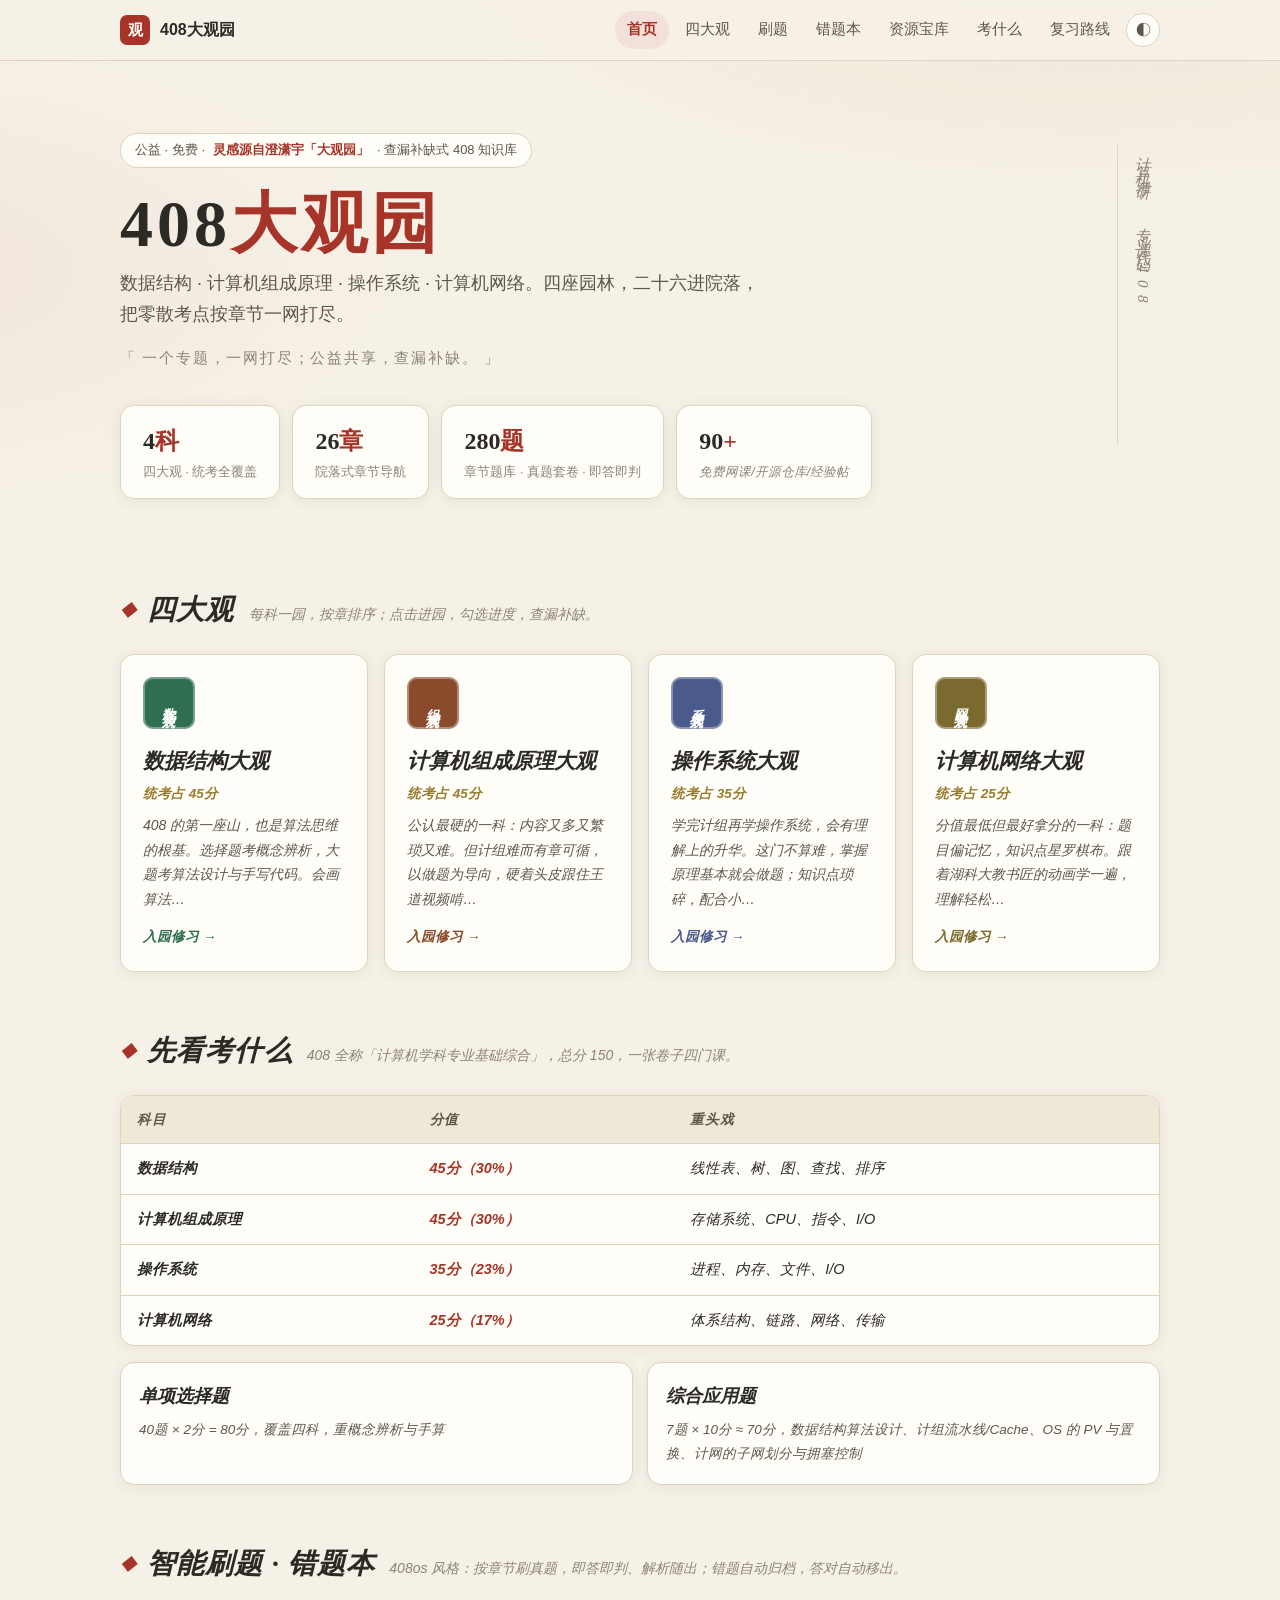
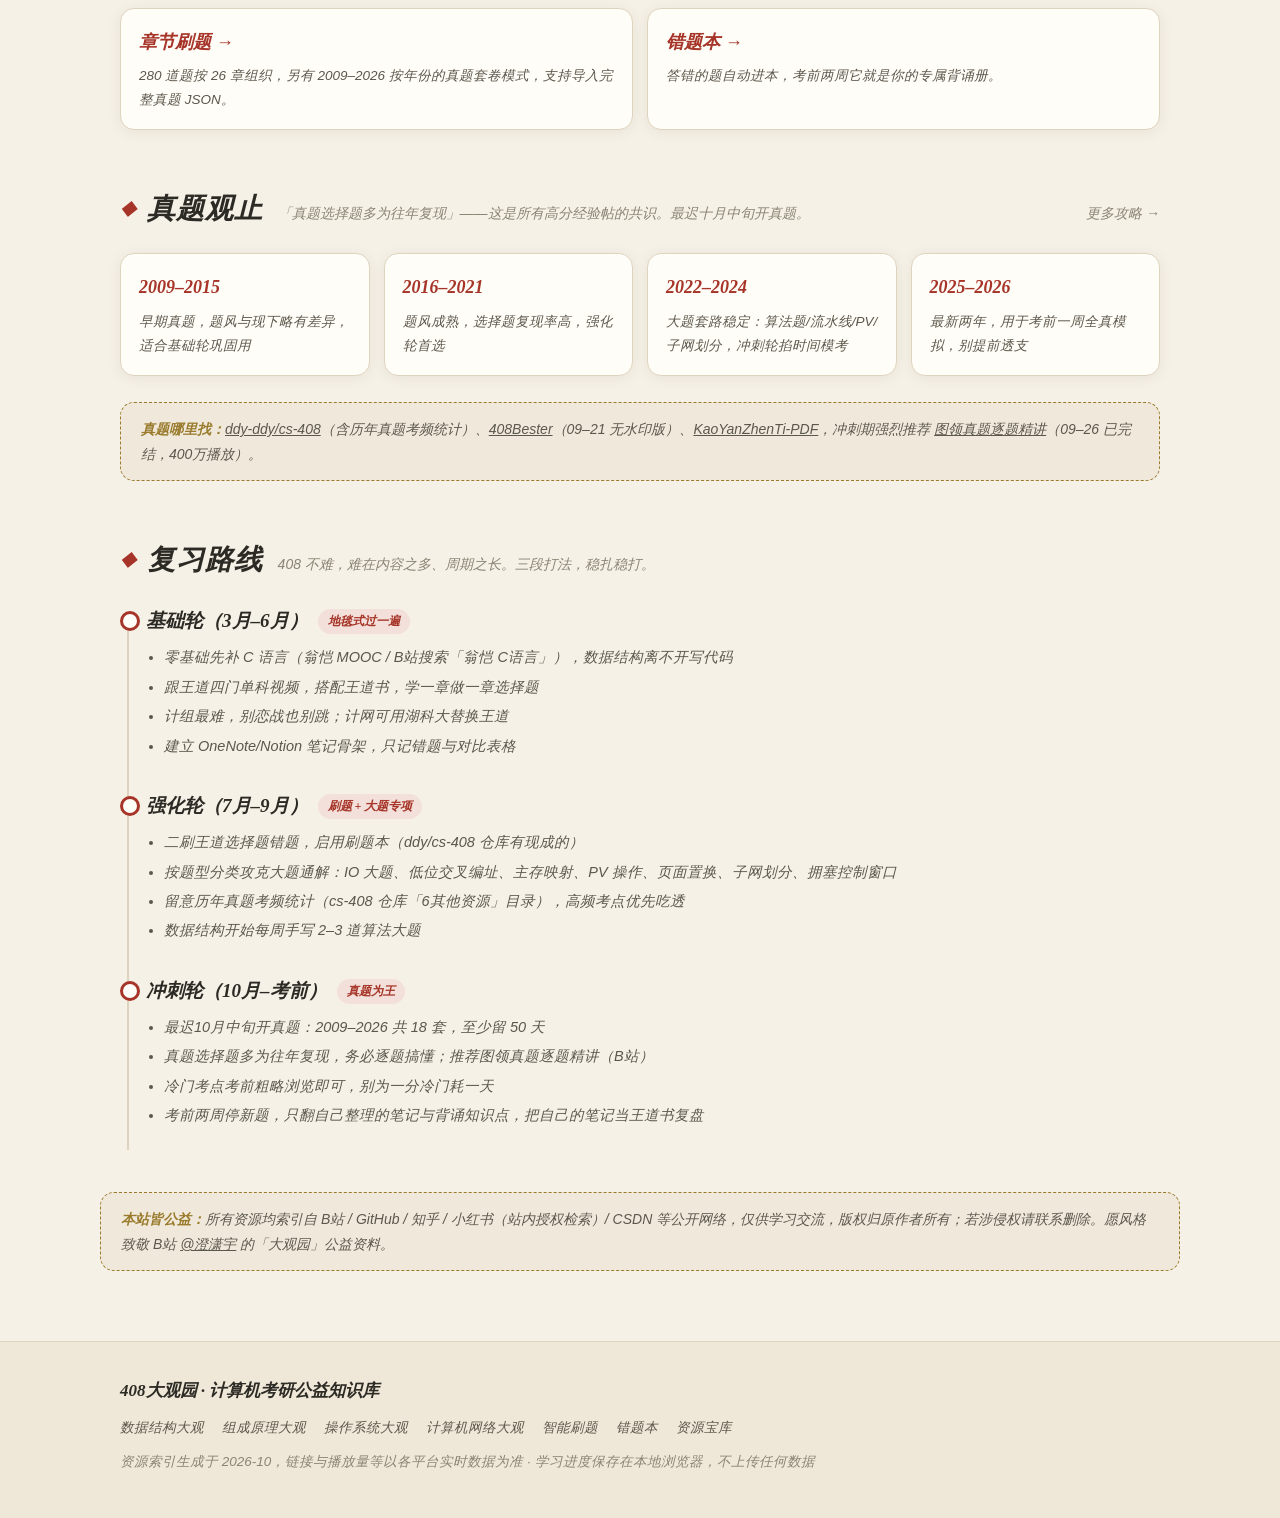
==== index.html @ b284279b "408大观园：计算机考研公益知识库（四科26章+280题刷题+真题套卷+错题本+资源导航）" ====
<!DOCTYPE html>
<html lang="zh-CN">
<head>
<meta charset="UTF-8">
<meta name="viewport" content="width=device-width, initial-scale=1.0">
<title>408大观园 · 计算机考研公益知识库</title>
<meta name="description" content="408大观园：一个专题，一网打尽。数据结构、组成原理、操作系统、计算机网络四大观，按章节整理考点与真题，收录全网免费网课、开源笔记与高分经验帖。">
<link rel="stylesheet" href="css/style.css">
<link rel="icon" href="data:image/svg+xml,<svg xmlns='http://www.w3.org/2000/svg' viewBox='0 0 100 100'><rect width='100' height='100' rx='18' fill='%23a63428'/><text x='50' y='68' font-size='52' text-anchor='middle' fill='white' font-family='serif' font-weight='bold'>观</text></svg>">
</head>
<body>

<header class="topbar">
  <div class="topbar-inner">
    <a class="brand" href="index.html"><span class="seal-mini serif">观</span>408大观园</a>
    <nav class="nav">
      <a href="index.html" class="active">首页</a>
      <a href="subject.html#/ds">四大观</a>
      <a href="quiz.html#/">刷题</a>
      <a href="cuoti.html">错题本</a>
      <a href="resources.html">资源宝库</a>
      <a href="#exam">考什么</a>
      <a href="#roadmap">复习路线</a>
      <button class="mode-btn" id="modeBtn" title="切换深浅色">◐</button>
    </nav>
  </div>
</header>

<section class="hero">
  <div class="hero-badge">公益 · 免费 · <b>灵感源自澄潇宇「大观园」</b> · 查漏补缺式 408 知识库</div>
  <h1>408<span class="dgy serif">大观园</span></h1>
  <p class="sub">数据结构 · 计算机组成原理 · 操作系统 · 计算机网络。四座园林，二十六进院落，把零散考点按章节一网打尽。</p>
  <p class="motto serif">「 一个专题，一网打尽；公益共享，查漏补缺。 」</p>
  <div class="stats">
    <div class="stat"><b>4<i>科</i></b><span>四大观 · 统考全覆盖</span></div>
    <div class="stat"><b>26<i>章</i></b><span>院落式章节导航</span></div>
    <div class="stat"><b>280<i>题</i></b><span>章节题库 · 真题套卷 · 即答即判</span></div>
    <div class="stat"><b>90<i>+</b></b><span>免费网课/开源仓库/经验帖</span></div>
  </div>
  <div class="hero-side">计算机考研 · 专业课代码 408</div>
</section>

<section class="block" id="gates">
  <div class="block-head">
    <h2 class="serif">四大观</h2>
    <p>每科一园，按章排序；点击进园，勾选进度，查漏补缺。</p>
  </div>
  <div class="gate-grid" id="gateGrid"></div>
</section>

<section class="block" id="exam">
  <div class="block-head">
    <h2 class="serif">先看考什么</h2>
    <p>408 全称「计算机学科专业基础综合」，总分 150，一张卷子四门课。</p>
  </div>
  <div class="tablewrap">
    <table>
      <thead><tr><th>科目</th><th>分值</th><th>重头戏</th></tr></thead>
      <tbody id="examBody"></tbody>
    </table>
  </div>
  <div style="display:grid; grid-template-columns:repeat(auto-fit,minmax(280px,1fr)); gap:14px; margin-top:16px;" id="qtypes"></div>
</section>

<section class="block" id="quiz-entry">
  <div class="block-head">
    <h2 class="serif">智能刷题 · 错题本</h2>
    <p>408os 风格：按章节刷真题，即答即判、解析随出；错题自动归档，答对自动移出。</p>
  </div>
  <div class="exam-grid">
    <a class="exam-card" href="quiz.html#/" style="text-decoration:none"><b class="serif">章节刷题 →</b><p>280 道题按 26 章组织，另有 2009–2026 按年份的真题套卷模式，支持导入完整真题 JSON。</p></a>
    <a class="exam-card" href="cuoti.html" style="text-decoration:none"><b class="serif">错题本 →</b><p>答错的题自动进本，考前两周它就是你的专属背诵册。</p></a>
  </div>
</section>

<section class="block" id="zhenti">
  <div class="block-head">
    <h2 class="serif">真题观止</h2>
    <p>「真题选择题多为往年复现」——这是所有高分经验帖的共识。最迟十月中旬开真题。</p>
    <a class="more" href="resources.html#jingyan">更多攻略 →</a>
  </div>
  <div class="exam-grid" id="examGrid"></div>
  <div class="note"><b>真题哪里找：</b><a href="https://github.com/ddy-ddy/cs-408" target="_blank">ddy-ddy/cs-408</a>（含历年真题考频统计）、<a href="https://github.com/lanlankaoyanshan/408Bester" target="_blank">408Bester</a>（09–21 无水印版）、<a href="https://github.com/youngflysky/KaoYanZhenTi-PDF" target="_blank">KaoYanZhenTi-PDF</a>，冲刺期强烈推荐 <a href="https://www.bilibili.com/video/BV1icaxz8EXN" target="_blank">图领真题逐题精讲</a>（09–26 已完结，400万播放）。</div>
</section>

<section class="block" id="roadmap">
  <div class="block-head">
    <h2 class="serif">复习路线</h2>
    <p>408 不难，难在内容之多、周期之长。三段打法，稳扎稳打。</p>
  </div>
  <div class="timeline" id="roadmapEl"></div>
</section>

<div class="note"><b>本站皆公益：</b>所有资源均索引自 B站 / GitHub / 知乎 / 小红书（站内授权检索）/ CSDN 等公开网络，仅供学习交流，版权归原作者所有；若涉侵权请联系删除。愿风格致敬 B站 <a href="https://space.bilibili.com/6536560" target="_blank">@澄潇宇</a> 的「大观园」公益资料。</div>

<footer>
  <div class="foot-inner">
    <div class="fbrand">408大观园 · 计算机考研公益知识库</div>
    <div class="foot-links">
      <a href="subject.html#/ds">数据结构大观</a>
      <a href="subject.html#/co">组成原理大观</a>
      <a href="subject.html#/os">操作系统大观</a>
      <a href="subject.html#/cn">计算机网络大观</a>
      <a href="quiz.html#/">智能刷题</a>
      <a href="cuoti.html">错题本</a>
      <a href="resources.html">资源宝库</a>
    </div>
    <div class="disclaimer">资源索引生成于 2026-10，链接与播放量等以各平台实时数据为准 · 学习进度保存在本地浏览器，不上传任何数据</div>
  </div>
</footer>

<script src="js/data.js"></script>
<script>
  // 四大观卡片
  document.getElementById('gateGrid').innerHTML = Object.values(SUBJECTS).map(s => `
    <a class="gate-card" style="--gc:${s.color}" href="subject.html?subject=${s.key}">
      <div class="seal">${s.seal}</div>
      <h3 class="serif">${s.full}</h3>
      <div class="w">统考占 ${s.weight}</div>
      <p>${s.intro.slice(0, 46)}…</p>
      <div class="go">入园修习 →</div>
    </a>`).join('');

  // 考什么
  document.getElementById('examBody').innerHTML = EXAM_STRUCTURE.items.map(i => `
    <tr><td class="serif"><b>${i.s}</b></td><td><b class="bar">${i.w}</b></td><td>${i.n}</td></tr>`).join('');
  document.getElementById('qtypes').innerHTML = EXAM_STRUCTURE.questionTypes.map(q => `
    <div class="exam-card"><b class="serif" style="color:var(--ink)">${q.t}</b><p>${q.d}</p></div>`).join('');

  // 真题观止
  document.getElementById('examGrid').innerHTML = PAST_EXAMS.map(e => `
    <div class="exam-card"><b class="serif">${e.y}</b><p>${e.d}</p></div>`).join('');

  // 复习路线
  document.getElementById('roadmapEl').innerHTML = ROADMAP.map(r => `
    <div class="tl-item">
      <h3 class="serif">${r.phase}<span class="tag">${r.tag}</span></h3>
      <ul>${r.pts.map(p => `<li>${p}</li>`).join('')}</ul>
    </div>`).join('');
</script>
<script src="js/main.js?v=2"></script>
</body>
</html>
---- css/style.css ----
/* 408大观园 · 园林式排版：纸墨为底，印章为记 */
:root {
  --paper: #f6f1e7;
  --paper-2: #efe7d7;
  --card: #fffdf7;
  --ink: #2c2a24;
  --ink-2: #5c574c;
  --ink-3: #8a8474;
  --line: #ded3bd;
  --seal: #a63428;
  --seal-soft: #f3e0da;
  --gold: #9a7b2d;
  --green: #2f6f4f;
  --shadow: 0 2px 14px rgba(60, 50, 30, .08);
  --radius: 14px;
}
html.dark {
  --paper: #1d1c18;
  --paper-2: #24231e;
  --card: #282620;
  --ink: #e8e2d2;
  --ink-2: #b5ad98;
  --ink-3: #857f6d;
  --line: #3d3a30;
  --seal: #d4544a;
  --seal-soft: #3a2b26;
  --gold: #c8a24e;
  --shadow: 0 2px 16px rgba(0, 0, 0, .35);
}
* { box-sizing: border-box; margin: 0; padding: 0; }
html { scroll-behavior: smooth; }
body {
  background: var(--paper);
  color: var(--ink);
  font-family: "Noto Sans SC", "PingFang SC", "Microsoft YaHei", sans-serif;
  font-size: 16px;
  line-height: 1.75;
  -webkit-font-smoothing: antialiased;
}
body::before {
  content: "";
  position: fixed; inset: 0; z-index: -1; pointer-events: none;
  background:
    radial-gradient(1200px 500px at 85% -10%, rgba(154, 123, 45, .10), transparent 60%),
    radial-gradient(900px 400px at -10% 30%, rgba(166, 52, 40, .06), transparent 60%);
}
a { color: inherit; }
.serif { font-family: "Noto Serif SC", "Source Han Serif SC", "Songti SC", SimSun, serif; }

/* ---------- 顶栏 ---------- */
.topbar {
  position: sticky; top: 0; z-index: 50;
  background: color-mix(in srgb, var(--paper) 88%, transparent);
  backdrop-filter: blur(10px);
  border-bottom: 1px solid var(--line);
}
.topbar-inner {
  max-width: 1080px; margin: 0 auto; padding: 0 20px;
  height: 60px; display: flex; align-items: center; gap: 20px;
}
.brand { display: flex; align-items: center; gap: 10px; text-decoration: none; font-weight: 700; }
.brand .seal-mini {
  width: 30px; height: 30px; border-radius: 7px;
  background: var(--seal); color: #fff; display: grid; place-items: center;
  font-size: 15px; font-family: "Noto Serif SC", serif; font-weight: 900;
}
.nav { margin-left: auto; display: flex; gap: 4px; align-items: center; }
.nav a {
  text-decoration: none; color: var(--ink-2); font-size: 14.5px;
  padding: 6px 12px; border-radius: 999px; transition: .18s;
}
.nav a:hover { color: var(--ink); background: var(--paper-2); }
.nav a.active { color: var(--seal); background: var(--seal-soft); font-weight: 600; }
.mode-btn {
  border: 1px solid var(--line); background: var(--card); color: var(--ink-2);
  width: 34px; height: 34px; border-radius: 50%; cursor: pointer; font-size: 15px;
}
.mode-btn:hover { color: var(--ink); border-color: var(--ink-3); }

/* ---------- Hero ---------- */
.hero { max-width: 1080px; margin: 0 auto; padding: 72px 20px 40px; position: relative; }
.hero-badge {
  display: inline-flex; align-items: center; gap: 8px;
  border: 1px solid var(--line); background: var(--card);
  border-radius: 999px; padding: 5px 14px; font-size: 13px; color: var(--ink-2);
}
.hero-badge b { color: var(--seal); }
.hero h1 {
  font-family: "Noto Serif SC", "Songti SC", SimSun, serif;
  font-size: clamp(40px, 7vw, 66px); font-weight: 900;
  letter-spacing: .06em; margin: 18px 0 6px; line-height: 1.15;
}
.hero h1 .dgy { color: var(--seal); }
.hero .sub { font-size: 18px; color: var(--ink-2); max-width: 640px; }
.hero .motto {
  margin-top: 14px; color: var(--ink-3); font-size: 15px;
  font-family: "Noto Serif SC", serif; letter-spacing: .12em;
}
.hero-side {
  position: absolute; right: 24px; top: 84px;
  writing-mode: vertical-rl; font-family: "Noto Serif SC", serif;
  font-size: 15px; letter-spacing: .5em; color: var(--ink-3);
  border-left: 1px solid var(--line); padding-left: 12px; height: 300px;
}
@media (max-width: 900px) { .hero-side { display: none; } }

.stats { display: flex; gap: 12px; flex-wrap: wrap; margin-top: 34px; }
.stat {
  background: var(--card); border: 1px solid var(--line); border-radius: var(--radius);
  padding: 14px 22px; box-shadow: var(--shadow); min-width: 130px;
}
.stat b { font-size: 24px; font-family: "Noto Serif SC", serif; }
.stat b i { font-style: normal; color: var(--seal); }
.stat span { display: block; font-size: 12.5px; color: var(--ink-3); }

/* ---------- 区块 ---------- */
section.block { max-width: 1080px; margin: 0 auto; padding: 46px 20px 8px; }
.block-head { display: flex; align-items: baseline; gap: 14px; margin-bottom: 20px; }
.block-head h2 {
  font-family: "Noto Serif SC", serif; font-size: 28px; font-weight: 900; letter-spacing: .04em;
}
.block-head h2::before { content: "◆"; color: var(--seal); font-size: 16px; margin-right: 10px; vertical-align: 3px; }
.block-head .more { margin-left: auto; font-size: 14px; color: var(--ink-3); text-decoration: none; }
.block-head .more:hover { color: var(--seal); }
.block-head p { color: var(--ink-3); font-size: 14px; }

/* ---------- 四大观卡片 ---------- */
.gate-grid { display: grid; grid-template-columns: repeat(auto-fit, minmax(240px, 1fr)); gap: 16px; }
.gate-card {
  position: relative; background: var(--card); border: 1px solid var(--line);
  border-radius: var(--radius); padding: 22px; text-decoration: none;
  box-shadow: var(--shadow); transition: .2s; overflow: hidden; display: block;
}
.gate-card:hover { transform: translateY(-3px); border-color: var(--gc, var(--seal)); }
.gate-card .seal {
  width: 52px; height: 52px; border-radius: 10px; background: var(--gc, var(--seal));
  color: #fff; display: grid; place-items: center;
  font-family: "Noto Serif SC", serif; font-weight: 900; font-size: 13px;
  writing-mode: vertical-rl; letter-spacing: .2em; line-height: 1;
  box-shadow: inset 0 0 0 2px rgba(255,255,255,.35);
}
.gate-card h3 { margin-top: 14px; font-size: 21px; font-family: "Noto Serif SC", serif; }
.gate-card .w { color: var(--gold); font-size: 13.5px; font-weight: 700; margin-top: 2px; }
.gate-card p { color: var(--ink-2); font-size: 14px; margin-top: 8px; }
.gate-card .go { margin-top: 14px; font-size: 13.5px; color: var(--gc, var(--seal)); font-weight: 700; }

/* ---------- 表格 ---------- */
.tablewrap { overflow-x: auto; border: 1px solid var(--line); border-radius: var(--radius); background: var(--card); box-shadow: var(--shadow); }
table { width: 100%; border-collapse: collapse; font-size: 14.5px; min-width: 560px; }
th, td { padding: 12px 16px; text-align: left; border-bottom: 1px solid var(--line); }
th { background: var(--paper-2); font-weight: 700; font-size: 13.5px; color: var(--ink-2); letter-spacing: .05em; }
tr:last-child td { border-bottom: none; }
td b.bar { color: var(--seal); }

/* ---------- 时间线 ---------- */
.timeline { position: relative; padding-left: 26px; }
.timeline::before { content: ""; position: absolute; left: 7px; top: 8px; bottom: 8px; width: 2px; background: var(--line); }
.tl-item { position: relative; padding-bottom: 26px; }
.tl-item::before {
  content: ""; position: absolute; left: -26px; top: 7px; width: 14px; height: 14px;
  border-radius: 50%; background: var(--card); border: 3px solid var(--seal);
}
.tl-item h3 { font-family: "Noto Serif SC", serif; font-size: 19px; }
.tl-item .tag {
  display: inline-block; margin-left: 10px; font-size: 12px; color: var(--seal);
  background: var(--seal-soft); border-radius: 999px; padding: 2px 10px; vertical-align: 2px;
}
.tl-item ul { margin: 8px 0 0 18px; color: var(--ink-2); font-size: 14.5px; }
.tl-item li { margin: 4px 0; }

/* ---------- 科目页 ---------- */
.subject-hero { max-width: 1080px; margin: 0 auto; padding: 56px 20px 10px; display: flex; gap: 24px; align-items: flex-start; }
.subject-hero .bigseal {
  flex: none; width: 84px; height: 84px; border-radius: 16px; color: #fff;
  display: grid; place-items: center; writing-mode: vertical-rl;
  font-family: "Noto Serif SC", serif; font-weight: 900; font-size: 19px; letter-spacing: .18em;
  box-shadow: inset 0 0 0 3px rgba(255,255,255,.3), var(--shadow);
}
.subject-hero h1 { font-family: "Noto Serif SC", serif; font-size: 36px; font-weight: 900; }
.subject-hero .w { color: var(--gold); font-weight: 700; margin-top: 2px; }
.subject-hero p { color: var(--ink-2); max-width: 660px; margin-top: 8px; font-size: 15.5px; }

.subject-layout { max-width: 1080px; margin: 0 auto; padding: 26px 20px 60px; display: grid; grid-template-columns: 250px 1fr; gap: 26px; align-items: start; }
@media (max-width: 860px) { .subject-layout { grid-template-columns: 1fr; } .toc { position: static !important; } }
.toc { position: sticky; top: 78px; background: var(--card); border: 1px solid var(--line); border-radius: var(--radius); padding: 16px; box-shadow: var(--shadow); }
.toc h4 { font-size: 13px; color: var(--ink-3); letter-spacing: .1em; margin-bottom: 10px; }
.toc a { display: flex; justify-content: space-between; gap: 8px; text-decoration: none; color: var(--ink-2); font-size: 13.5px; padding: 6px 8px; border-radius: 8px; }
.toc a:hover { background: var(--paper-2); color: var(--ink); }
.toc a .dot { flex: none; width: 8px; height: 8px; border-radius: 50%; background: var(--line); margin-top: 8px; }
.toc a.done .dot { background: var(--green); }
.toc a.learning .dot { background: var(--gold); }
.toc .prog { margin-top: 12px; font-size: 12.5px; color: var(--ink-3); }
.toc .bar { height: 7px; border-radius: 99px; background: var(--paper-2); overflow: hidden; margin-top: 6px; }
.toc .bar i { display: block; height: 100%; background: linear-gradient(90deg, var(--seal), var(--gold)); border-radius: 99px; transition: .4s; }

.chapter {
  background: var(--card); border: 1px solid var(--line); border-radius: var(--radius);
  padding: 20px 22px; margin-bottom: 16px; box-shadow: var(--shadow);
  scroll-margin-top: 80px;
}
.ch-head { display: flex; align-items: center; gap: 12px; flex-wrap: wrap; }
.ch-head h3 { font-family: "Noto Serif SC", serif; font-size: 19.5px; flex: 1; min-width: 200px; }
.badge { font-size: 12px; border-radius: 999px; padding: 2.5px 11px; font-weight: 700; white-space: nowrap; }
.badge.hot { background: var(--seal-soft); color: var(--seal); }
.badge.mid { background: color-mix(in srgb, var(--gold) 16%, transparent); color: var(--gold); }
.badge.low { background: color-mix(in srgb, var(--green) 14%, transparent); color: var(--green); }
.badge.type { background: var(--paper-2); color: var(--ink-2); font-weight: 500; }
.ch-pts { display: flex; flex-wrap: wrap; gap: 8px; margin-top: 12px; }
.chip { font-size: 13px; color: var(--ink-2); background: var(--paper-2); border-radius: 8px; padding: 4px 11px; }
.ch-res { margin-top: 14px; padding-top: 12px; border-top: 1px dashed var(--line); display: flex; flex-wrap: wrap; gap: 10px; }
.res-link {
  font-size: 13px; text-decoration: none; color: var(--seal);
  border: 1px solid color-mix(in srgb, var(--seal) 35%, transparent);
  border-radius: 999px; padding: 3.5px 13px; transition: .15s;
}
.res-link:hover { background: var(--seal); color: #fff; }
.res-link .pf { color: inherit; opacity: .65; font-size: 11.5px; margin-left: 5px; }

.state-row { display: flex; gap: 8px; margin-top: 14px; align-items: center; }
.state-btn {
  font-size: 12.5px; padding: 3px 12px; border-radius: 999px; cursor: pointer;
  border: 1px solid var(--line); background: transparent; color: var(--ink-3); transition: .15s;
}
.state-btn.on.s0 { background: var(--green); border-color: var(--green); color: #fff; }
.state-btn.on.s1 { background: var(--gold); border-color: var(--gold); color: #fff; }
.state-btn.on.s2 { background: var(--seal); border-color: var(--seal); color: #fff; }
.state-label { font-size: 12px; color: var(--ink-3); }

/* ---------- 资源页 ---------- */
.filter-row { display: flex; gap: 10px; flex-wrap: wrap; margin-bottom: 20px; align-items: center; }
.filter-row input {
  flex: 1; min-width: 220px; padding: 10px 16px; border-radius: 999px;
  border: 1px solid var(--line); background: var(--card); color: var(--ink); font-size: 14.5px; outline: none;
}
.filter-row input:focus { border-color: var(--seal); }
.pf-tab {
  font-size: 13.5px; padding: 6px 14px; border-radius: 999px; cursor: pointer;
  border: 1px solid var(--line); background: var(--card); color: var(--ink-2);
}
.pf-tab.on { background: var(--seal); border-color: var(--seal); color: #fff; font-weight: 600; }
.res-grid { display: grid; grid-template-columns: repeat(auto-fill, minmax(300px, 1fr)); gap: 14px; }
.res-card {
  background: var(--card); border: 1px solid var(--line); border-radius: var(--radius);
  padding: 18px; text-decoration: none; box-shadow: var(--shadow); transition: .18s; display: flex; flex-direction: column; gap: 6px;
}
.res-card:hover { transform: translateY(-2px); border-color: var(--seal); }
.res-card h3 { font-size: 16.5px; display: flex; align-items: center; gap: 8px; flex-wrap: wrap; }
.pf { font-size: 11px; padding: 1.5px 9px; border-radius: 999px; font-weight: 700; background: var(--paper-2); color: var(--ink-2); flex: none; }
.pf.b站, .pf.B站 { background: #fbe9e2; color: #c25b3f; }
html.dark .pf.b站, html.dark .pf.B站 { background: #3c2a23; color: #e08b6f; }
.pf.GitHub { background: #e9e6f5; color: #5b4a9e; }
html.dark .pf.GitHub { background: #2c2a3d; color: #a79ad8; }
.pf.知乎 { background: #e3f0fa; color: #2f6f9e; }
html.dark .pf.知乎 { background: #22303d; color: #7fb0d8; }
.pf.CSDN { background: #fdefd8; color: #a06a12; }
html.dark .pf.CSDN { background: #3a3122; color: #d8a94e; }
.pf.抖音 { background: #e8e8f0; color: #444; }
html.dark .pf.抖音 { background: #30303a; color: #b5b5c8; }
.pf.小红书 { background: #fde8e8; color: #d43c33; }
html.dark .pf.小红书 { background: #3d2624; color: #ef8d86; }
.pf.MOOC, .pf.网站, .pf.官方, .pf.书籍, .pf.资料 { background: #e2efe8; color: #2f6f4f; }
html.dark .pf.MOOC, html.dark .pf.网站, html.dark .pf.官方, html.dark .pf.书籍, html.dark .pf.资料 { background: #24352c; color: #74b590; }
.res-card p { color: var(--ink-2); font-size: 13.5px; }
.res-card .u { font-size: 12px; color: var(--ink-3); word-break: break-all; }

/* ---------- 真题卡片 ---------- */
.exam-grid { display: grid; grid-template-columns: repeat(auto-fit, minmax(230px, 1fr)); gap: 14px; }
.exam-card { background: var(--card); border: 1px solid var(--line); border-radius: var(--radius); padding: 18px; box-shadow: var(--shadow); }
.exam-card b { font-family: "Noto Serif SC", serif; font-size: 18px; color: var(--seal); }
.exam-card p { font-size: 13.5px; color: var(--ink-2); margin-top: 6px; }

/* ---------- 提示条 ---------- */
.note {
  max-width: 1080px; margin: 26px auto 0; padding: 14px 20px;
  border: 1px dashed var(--gold); border-radius: var(--radius);
  color: var(--ink-2); font-size: 14px; background: color-mix(in srgb, var(--gold) 6%, transparent);
}
.note b { color: var(--gold); }

/* ---------- 页脚 ---------- */
footer { margin-top: 70px; border-top: 1px solid var(--line); background: var(--paper-2); }
.foot-inner { max-width: 1080px; margin: 0 auto; padding: 34px 20px 44px; color: var(--ink-3); font-size: 13.5px; }
.foot-inner .fbrand { font-family: "Noto Serif SC", serif; font-weight: 900; font-size: 17px; color: var(--ink); }
.foot-links { display: flex; gap: 18px; flex-wrap: wrap; margin: 10px 0; }
.foot-links a { color: var(--ink-2); text-decoration: none; }
.foot-links a:hover { color: var(--seal); }
.foot-inner .disclaimer { margin-top: 10px; line-height: 1.8; }

.prevnext { max-width: 1080px; margin: 0 auto 30px; padding: 0 20px; display: flex; justify-content: space-between; gap: 12px; }
.prevnext a {
  text-decoration: none; color: var(--ink-2); background: var(--card); border: 1px solid var(--line);
  border-radius: 999px; padding: 8px 18px; font-size: 14px;
}
.prevnext a:hover { color: var(--seal); border-color: var(--seal); }

/* 科目页顶部导航 tabs */
.sub-tabs { display: flex; gap: 8px; flex-wrap: wrap; max-width: 1080px; margin: 22px auto 0; padding: 0 20px; }
.sub-tabs a {
  text-decoration: none; font-size: 14px; padding: 6px 16px; border-radius: 999px;
  border: 1px solid var(--line); color: var(--ink-2); background: var(--card);
}
.sub-tabs a.on { color: #fff; border-color: transparent; font-weight: 700; }
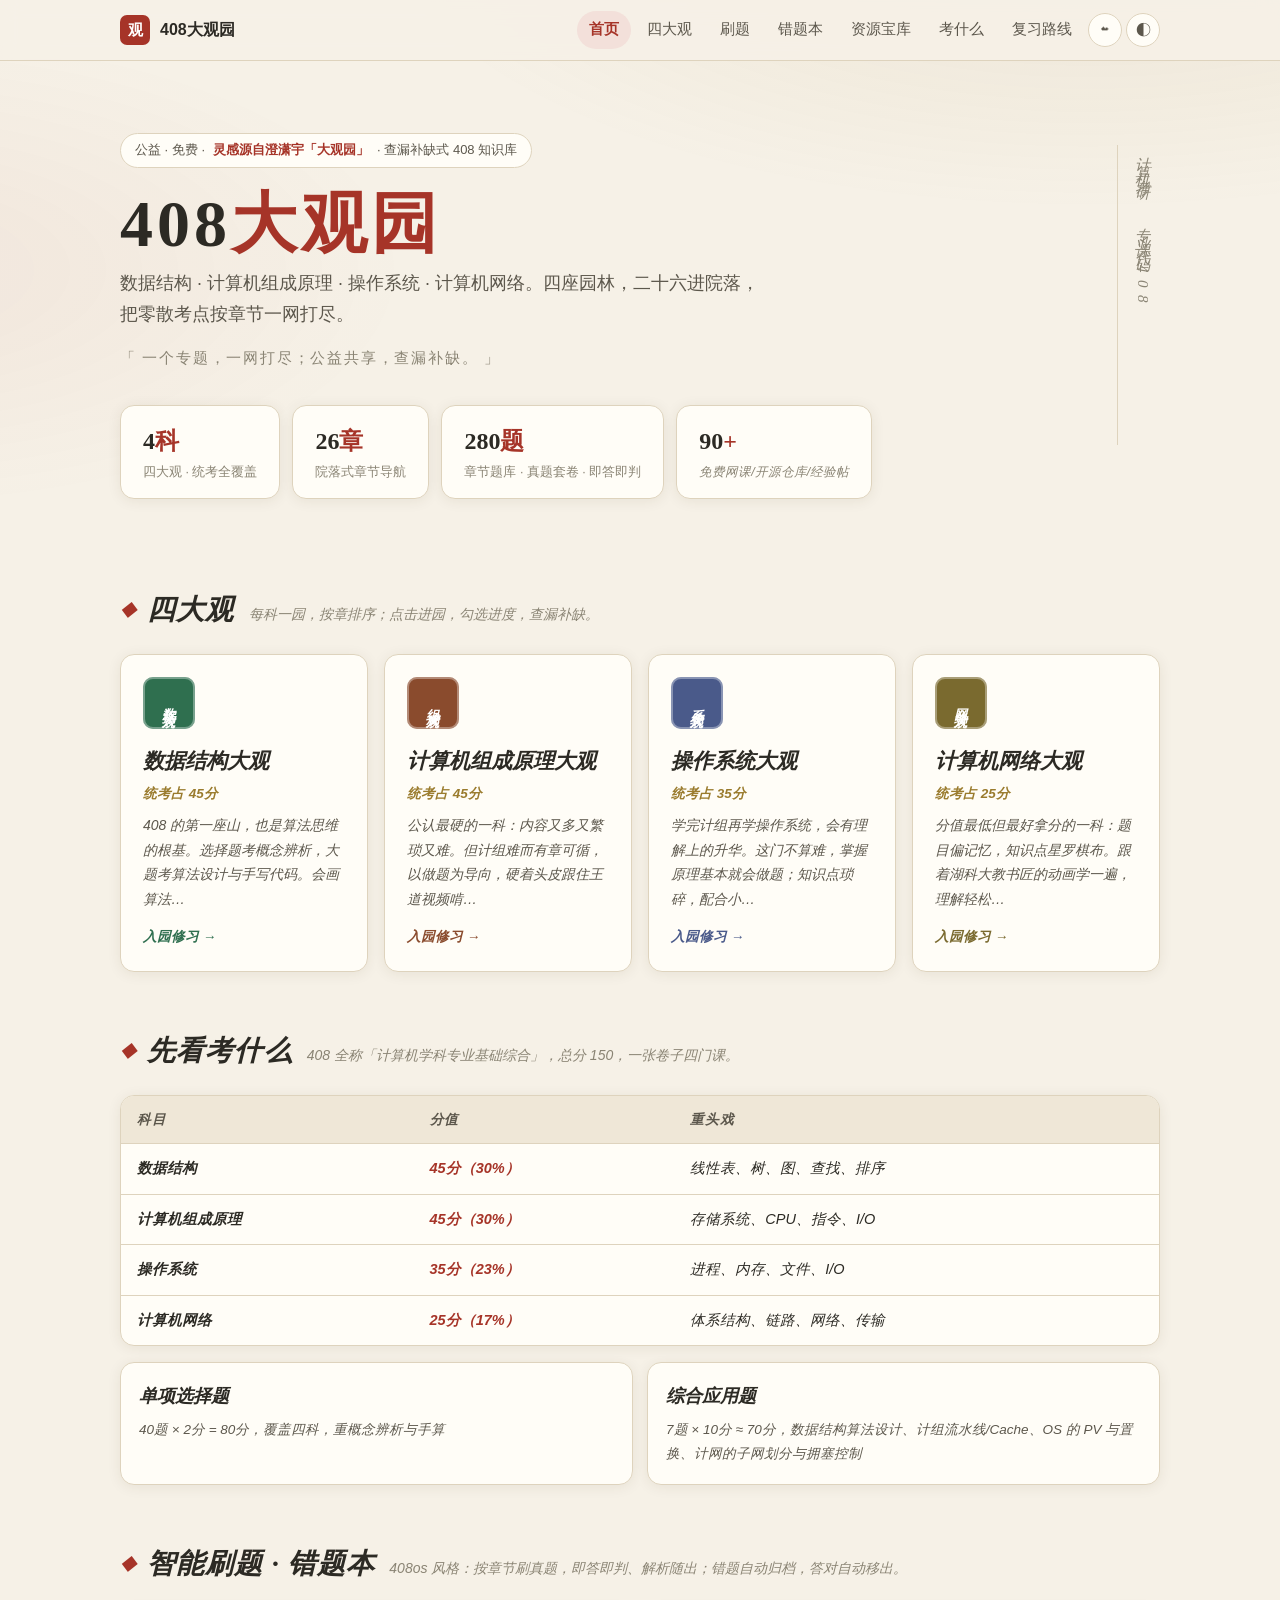
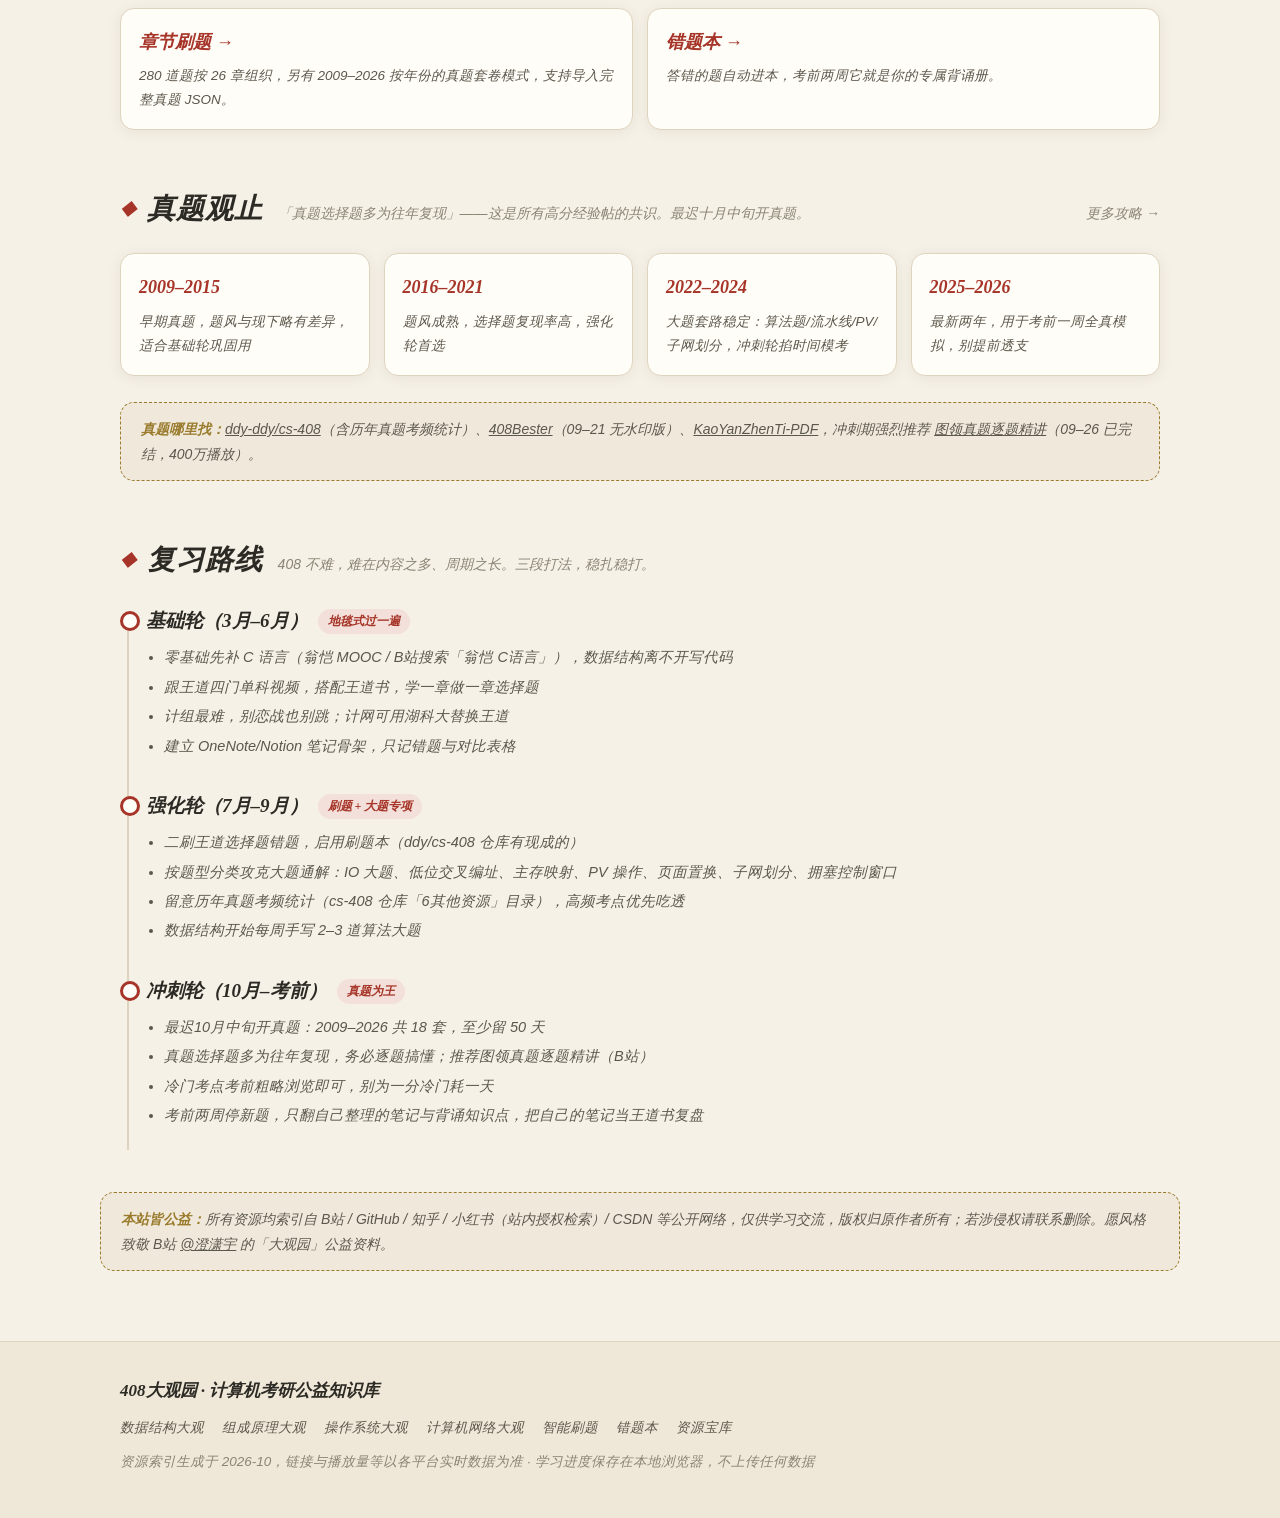
==== commit d7cc801d: "升级非纯静态：Cloudflare Pages 后端 + 防护层 + 进度云同步" ====
--- a/index.html
+++ b/index.html
@@ -21,6 +21,7 @@
       <a href="resources.html">资源宝库</a>
       <a href="#exam">考什么</a>
       <a href="#roadmap">复习路线</a>
+      <button class="mode-btn" id="cloudBtn" title="云同步：备份/恢复进度">☁</button>
       <button class="mode-btn" id="modeBtn" title="切换深浅色">◐</button>
     </nav>
   </div>
@@ -139,5 +140,6 @@
     </div>`).join('');
 </script>
 <script src="js/main.js?v=2"></script>
+<script src="js/cloud.js?v=1"></script>
 </body>
 </html>
--- a/css/style.css
+++ b/css/style.css
@@ -300,3 +300,19 @@
   border: 1px solid var(--line); color: var(--ink-2); background: var(--card);
 }
 .sub-tabs a.on { color: #fff; border-color: transparent; font-weight: 700; }
+
+/* ---------- 云同步弹窗 ---------- */
+.cloud-card {
+  background: var(--card); border: 1px solid var(--line); border-radius: var(--radius);
+  box-shadow: var(--shadow); width: min(430px, calc(100vw - 40px)); padding: 22px 24px;
+}
+.cloud-note { font-size: 13px; color: var(--ink-2); margin: 12px 0 6px; line-height: 1.7; }
+.cloud-tabs { display: flex; gap: 8px; margin: 12px 0 14px; }
+.cloud-label { display: block; font-size: 12.5px; color: var(--ink-3); margin: 8px 0 4px; }
+.cloud-input {
+  width: 100%; padding: 9px 14px; border-radius: 10px; border: 1px solid var(--line);
+  background: var(--paper); color: var(--ink); font-size: 15px; outline: none;
+}
+.cloud-input:focus { border-color: var(--seal); }
+.cloud-code { color: var(--seal); letter-spacing: .12em; font-family: Consolas, monospace; }
+.cloud-msg { min-height: 22px; margin-top: 12px; font-size: 13.5px; line-height: 1.6; }
